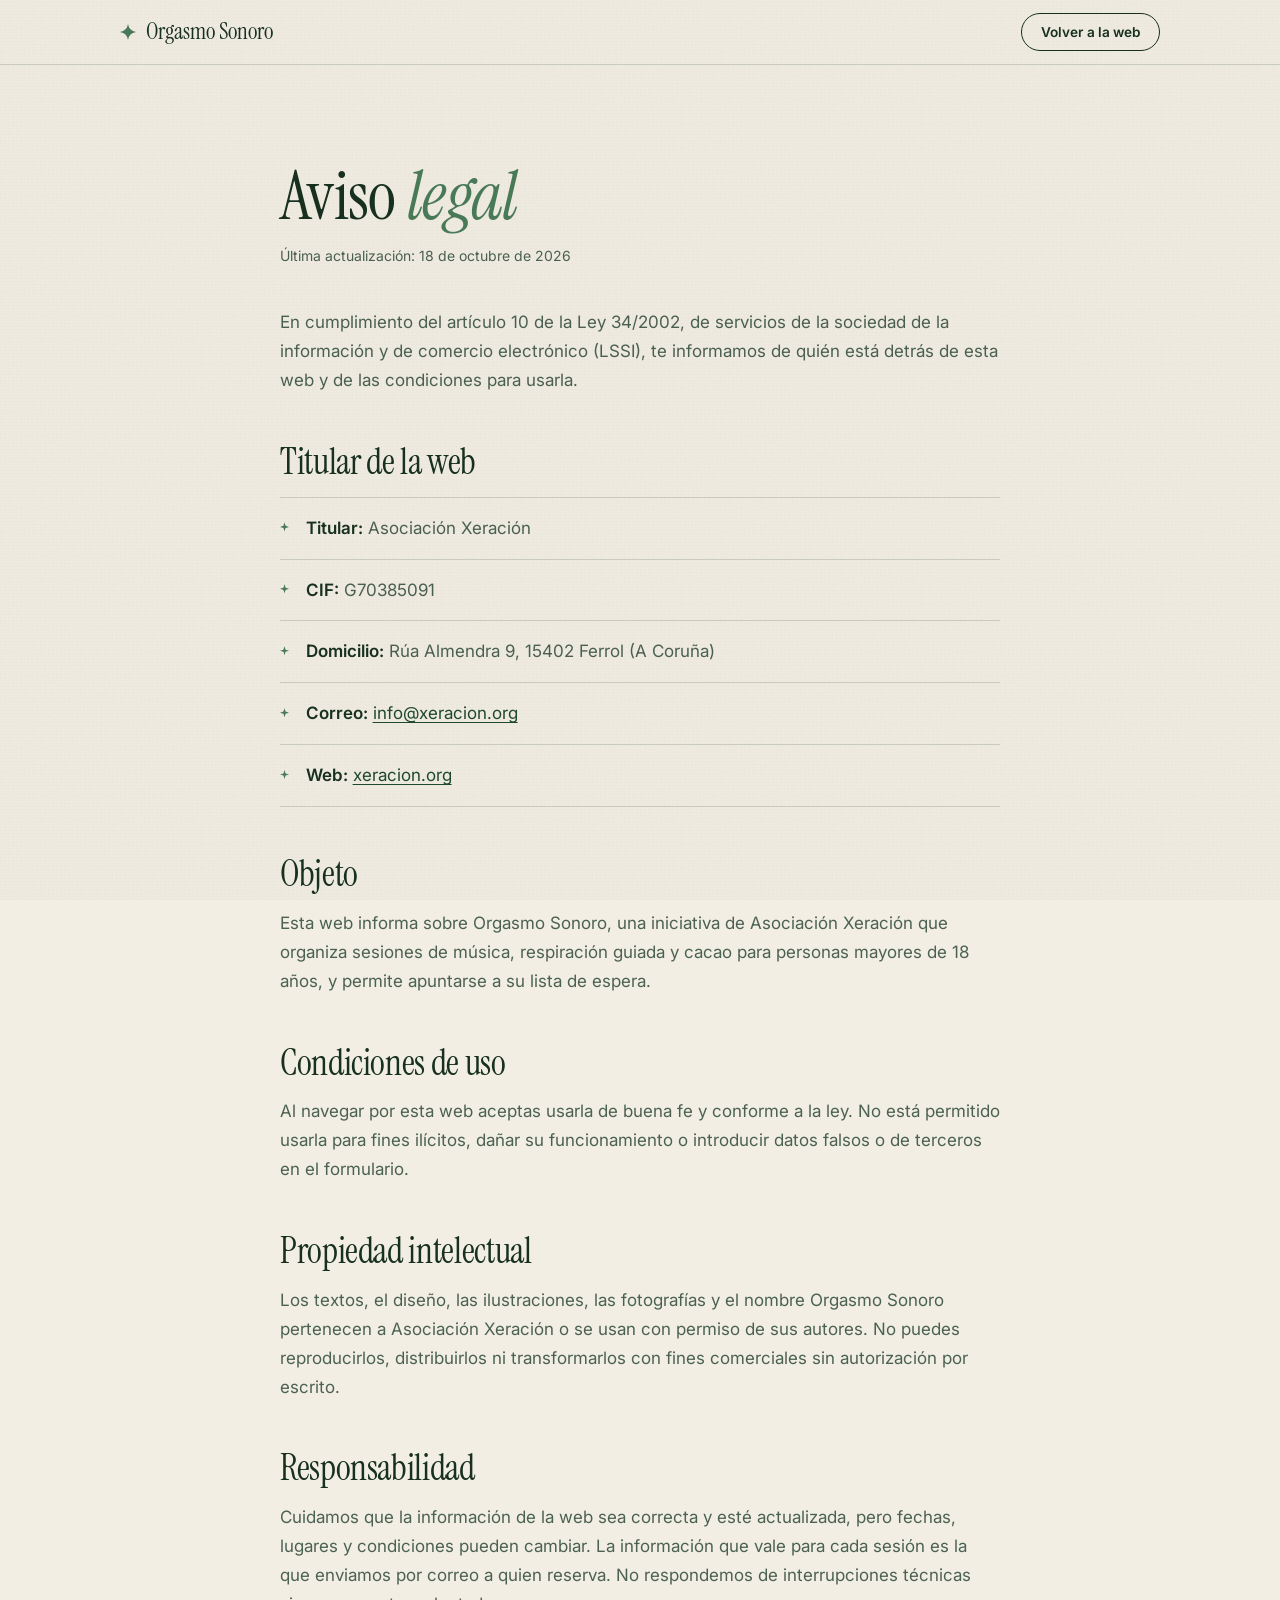
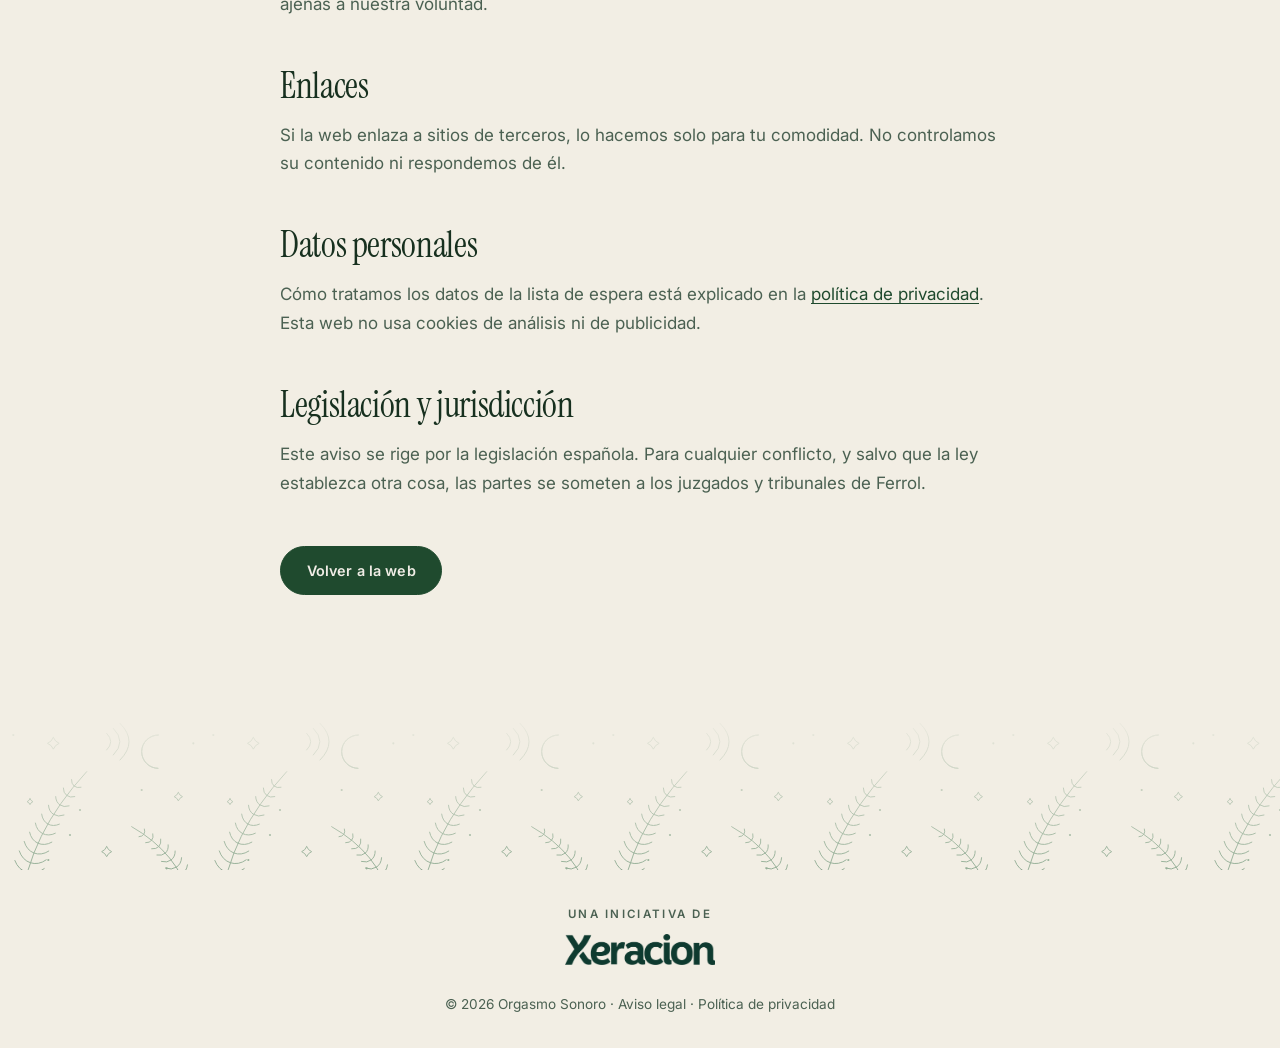
==== aviso-legal.html @ 721bf1bf "Foto de Fran, aviso legal, edad 18 en privacidad y spoiler inclusivo * Retrato de Fran (recorte 4:5 " ====
<!doctype html>
<html lang="es">
<head>
  <!-- Metadatos básicos -->
  <meta charset="utf-8">
  <meta name="viewport" content="width=device-width, initial-scale=1">
  <title>Aviso legal, Orgasmo Sonoro</title>
  <meta name="description" content="Datos del titular y condiciones de uso de la web de Orgasmo Sonoro, una iniciativa de Asociación Xeración.">
  <link rel="canonical" href="https://orgasmosonoro.com/aviso-legal.html">
  <meta name="robots" content="noindex, follow">
  <meta name="theme-color" content="#0a0f0a">

  <!-- Favicon en SVG embebido -->
  <link rel="icon" href="data:image/svg+xml,%3Csvg xmlns='http://www.w3.org/2000/svg' viewBox='0 0 64 64'%3E%3Crect width='64' height='64' rx='14' fill='%230a0f0a'/%3E%3Cpath d='M18 46C18 28 30 16 48 16c0 18-12 30-30 30z' fill='%238bb896'/%3E%3Cpath d='M18 46L40 24' stroke='%23f0ede6' stroke-width='2' stroke-linecap='round'/%3E%3C/svg%3E">

  <!-- Fuentes -->
  <link rel="preconnect" href="https://fonts.googleapis.com">
  <link rel="preconnect" href="https://fonts.gstatic.com" crossorigin>
  <link rel="stylesheet" href="https://fonts.googleapis.com/css2?family=Instrument+Serif:ital@0;1&family=Inter:wght@400;500;600&display=swap">

  <link rel="stylesheet" href="styles.css">
</head>
<body>
  <a class="skip-link" href="#contenido">Saltar al contenido</a>

  <!-- Estrella reutilizable (decorativa) -->
  <svg width="0" height="0" class="visually-hidden" aria-hidden="true" focusable="false">
    <symbol id="estrella" viewBox="0 0 24 24"><path d="M12 0 Q13.6 10.4 24 12 Q13.6 13.6 12 24 Q10.4 13.6 0 12 Q10.4 10.4 12 0 Z"/></symbol>
  </svg>

  <!-- Navegación simple de vuelta a la portada -->
  <header class="site-header">
    <nav class="nav" aria-label="Principal">
      <a class="nav__logo" href="index.html">
        <svg class="nav__mark" aria-hidden="true"><use href="#estrella"/></svg>
        Orgasmo Sonoro
      </a>
      <a class="btn btn--ghost nav__back" href="index.html">Volver a la web</a>
    </nav>
  </header>

  <main id="contenido">
    <article class="section legal">
      <div class="legal__inner">
        <h1 class="title">Aviso <em>legal</em></h1>
        <p class="legal__updated">Última actualización: 18 de octubre de 2026</p>

        <p>En cumplimiento del artículo 10 de la Ley 34/2002, de servicios de la sociedad de la información y de comercio electrónico (LSSI), te informamos de quién está detrás de esta web y de las condiciones para usarla.</p>

        <h2>Titular de la web</h2>
        <!-- Pendiente: añadir el número de inscripción en el Registro de Asociaciones -->
        <ul class="ledger">
          <li><strong>Titular:</strong> Asociación Xeración</li>
          <li><strong>CIF:</strong> G70385091</li>
          <li><strong>Domicilio:</strong> Rúa Almendra 9, 15402 Ferrol (A Coruña)</li>
          <li><strong>Correo:</strong> <a href="mailto:info@xeracion.org">info@xeracion.org</a></li>
          <li><strong>Web:</strong> <a href="https://xeracion.org" rel="noopener">xeracion.org</a></li>
        </ul>

        <h2>Objeto</h2>
        <p>Esta web informa sobre Orgasmo Sonoro, una iniciativa de Asociación Xeración que organiza sesiones de música, respiración guiada y cacao para personas mayores de 18 años, y permite apuntarse a su lista de espera.</p>

        <h2>Condiciones de uso</h2>
        <p>Al navegar por esta web aceptas usarla de buena fe y conforme a la ley. No está permitido usarla para fines ilícitos, dañar su funcionamiento o introducir datos falsos o de terceros en el formulario.</p>

        <h2>Propiedad intelectual</h2>
        <p>Los textos, el diseño, las ilustraciones, las fotografías y el nombre Orgasmo Sonoro pertenecen a Asociación Xeración o se usan con permiso de sus autores. No puedes reproducirlos, distribuirlos ni transformarlos con fines comerciales sin autorización por escrito.</p>

        <h2>Responsabilidad</h2>
        <p>Cuidamos que la información de la web sea correcta y esté actualizada, pero fechas, lugares y condiciones pueden cambiar. La información que vale para cada sesión es la que enviamos por correo a quien reserva. No respondemos de interrupciones técnicas ajenas a nuestra voluntad.</p>

        <h2>Enlaces</h2>
        <p>Si la web enlaza a sitios de terceros, lo hacemos solo para tu comodidad. No controlamos su contenido ni respondemos de él.</p>

        <h2>Datos personales</h2>
        <p>Cómo tratamos los datos de la lista de espera está explicado en la <a href="privacidad.html">política de privacidad</a>. Esta web no usa cookies de análisis ni de publicidad.</p>

        <h2>Legislación y jurisdicción</h2>
        <p>Este aviso se rige por la legislación española. Para cualquier conflicto, y salvo que la ley establezca otra cosa, las partes se someten a los juzgados y tribunales de Ferrol.</p>

        <p class="legal__back"><a class="btn btn--primary" href="index.html">Volver a la web</a></p>
      </div>
    </article>
  </main>

  <!-- Pie con banda de toile -->
  <footer class="site-footer">
    <div class="site-footer__toile" aria-hidden="true"></div>
    <a class="site-footer__org" href="https://xeracion.org" rel="noopener">
      <span>Una iniciativa de</span>
      <img src="logo-xeracion.png" width="180" height="38" alt="Xeración">
    </a>
    <p>© 2026 Orgasmo Sonoro · <a href="aviso-legal.html">Aviso legal</a> · <a href="privacidad.html">Política de privacidad</a></p>
  </footer>
</body>
</html>
---- styles.css ----
/* ==========================================================================
   Orgasmo Sonoro: hoja de estilos
   Lenguaje editorial tipo "toile": papel de lino, tinta verde Fragas,
   grabados de línea (helechos, lunas, estrellas) y franjas nocturnas.
   Mobile-first.
   ========================================================================== */

/* --- Tokens de diseño --------------------------------------------------- */
:root {
  /* Papel y tinta */
  --paper: #f2eee4;
  --paper-deep: #e8e2d4;
  --ink: #17301f;
  --ink-soft: #4b6152;
  --ink-line: rgba(23, 48, 31, 0.16);

  /* Noche de bosque */
  --night: #0a0f0a;
  --night-soft: #111a12;
  --cream: #f0ede6;
  --cream-soft: rgba(240, 237, 230, 0.68);
  --cream-line: rgba(240, 237, 230, 0.14);

  /* Verde Fragas */
  --moss: #4a7c59;
  --moss-deep: #2e5a3c;
  --moss-ink: #1f4a2e;
  --moss-light: #8bb896;

  /* Grabado toile (tile SVG usado como máscara para poder teñirlo de cualquier color) */
  --toile: url("data:image/svg+xml,%3Csvg xmlns='http://www.w3.org/2000/svg' width='240' height='240' fill='none' stroke='black' stroke-width='1.2' stroke-linecap='round'%3E%3Cpath d='M26.0 232.0 Q34.0 150.0 104.0 74.0 M29.9 207.0 Q41.3 209.5 51.2 200.6 M29.9 207.0 Q18.5 204.5 13.1 192.4 M32.8 195.1 Q43.4 198.0 53.1 190.3 M32.8 195.1 Q22.2 192.2 17.8 180.6 M36.4 183.3 Q46.1 186.6 55.5 179.8 M36.4 183.3 Q26.7 180.1 23.1 169.1 M40.6 171.6 Q49.5 175.1 58.5 169.3 M40.6 171.6 Q31.8 168.2 29.0 157.7 M45.5 159.9 Q53.5 163.5 62.2 158.6 M45.5 159.9 Q37.5 156.3 35.5 146.6 M51.1 148.3 Q58.3 152.0 66.4 147.9 M51.1 148.3 Q43.9 144.7 42.5 135.7 M57.3 136.8 Q63.7 140.4 71.3 137.0 M57.3 136.8 Q51.0 133.2 50.0 124.9 M64.2 125.3 Q69.8 128.9 76.8 126.1 M64.2 125.3 Q58.6 121.8 58.2 114.3 M71.8 113.9 Q76.6 117.3 82.9 115.1 M71.8 113.9 Q67.0 110.6 66.8 103.9 M80.0 102.6 Q84.1 105.7 89.7 104.0 M80.0 102.6 Q75.9 99.5 76.0 93.6 M88.9 91.3 Q92.3 94.1 97.2 92.8 M88.9 91.3 Q85.5 88.5 85.8 83.5'/%3E%3Cpath d='M228.0 226.0 Q214.0 172.0 158.0 140.0 M221.7 207.5 Q229.3 204.2 231.4 195.0 M221.7 207.5 Q214.0 210.8 205.9 205.9 M217.1 197.9 Q223.8 194.3 225.0 185.8 M217.1 197.9 Q210.4 201.5 202.6 197.7 M211.7 188.7 Q217.5 185.0 217.9 177.2 M211.7 188.7 Q205.9 192.5 198.6 189.7 M205.5 180.0 Q210.4 176.2 210.2 169.2 M205.5 180.0 Q200.6 183.8 193.8 181.8 M198.5 171.7 Q202.5 168.0 201.8 161.8 M198.5 171.7 Q194.4 175.4 188.3 174.1 M190.7 163.8 Q193.9 160.3 192.9 154.9 M190.7 163.8 Q187.4 167.3 182.0 166.6 M182.1 156.3 Q184.6 153.1 183.4 148.6 M182.1 156.3 Q179.5 159.5 174.8 159.3 M172.6 149.2 Q174.6 146.5 173.3 142.8 M172.6 149.2 Q170.7 152.0 166.8 152.1'/%3E%3Cpath d='M190 30 A20 20 0 1 0 190 70 A15 15 0 1 1 190 30 Z'/%3E%3Cpath d='M64 33 Q65.96 38.04 71 40 Q65.96 41.96 64 47 Q62.04 41.96 57 40 Q62.04 38.04 64 33 Z'/%3E%3Cpath d='M214 99 Q215.4 102.6 219 104 Q215.4 105.4 214 109 Q212.6 105.4 209 104 Q212.6 102.6 214 99 Z'/%3E%3Cpath d='M128 164 Q129.68 168.32 134 170 Q129.68 171.68 128 176 Q126.32 171.68 122 170 Q126.32 168.32 128 164 Z'/%3E%3Cpath d='M36 106.5 Q36.98 109.02 39.5 110 Q36.98 110.98 36 113.5 Q35.02 110.98 32.5 110 Q35.02 109.02 36 106.5 Z'/%3E%3Cpath d='M128 28 Q138 38 128 48 M136 22 Q152 38 136 54 M144 16 Q166 38 144 60'/%3E%3Cpath d='M150 214 C160 204 172 224 182 214 C192 204 204 224 214 214'/%3E%3Ccircle cx='96' cy='120' r='1.3' fill='black' stroke='none'/%3E%3Ccircle cx='170' cy='96' r='1.3' fill='black' stroke='none'/%3E%3Ccircle cx='58' cy='180' r='1.3' fill='black' stroke='none'/%3E%3Ccircle cx='200' cy='190' r='1.3' fill='black' stroke='none'/%3E%3Ccircle cx='112' cy='220' r='1.3' fill='black' stroke='none'/%3E%3Ccircle cx='16' cy='30' r='1.3' fill='black' stroke='none'/%3E%3Ccircle cx='232' cy='40' r='1.3' fill='black' stroke='none'/%3E%3Ccircle cx='84' cy='150' r='1.3' fill='black' stroke='none'/%3E%3C/svg%3E");

  /* Tipografía */
  --font-serif: "Instrument Serif", "Iowan Old Style", Georgia, serif;
  --font-sans: "Inter", system-ui, -apple-system, "Segoe UI", sans-serif;

  /* Medidas */
  --gutter: 20px;
  --wrap: 1120px;
  --col: 640px;
  --section-y: 4rem;
  --nav-h: 64px;
}

/* --- Reset mínimo ------------------------------------------------------- */
*,
*::before,
*::after {
  box-sizing: border-box;
}

html {
  scroll-padding-top: calc(var(--nav-h) + 1rem);
  -webkit-text-size-adjust: 100%;
}

/* Scroll suave global, salvo si la persona prefiere menos movimiento */
@media (prefers-reduced-motion: no-preference) {
  html {
    scroll-behavior: smooth;
  }
}

body {
  margin: 0;
  background-color: var(--paper);
  color: var(--ink);
  font-family: var(--font-sans);
  font-size: 1.0625rem;
  line-height: 1.7;
  -webkit-font-smoothing: antialiased;
  text-rendering: optimizeLegibility;
}

/* Textura de lino: ruido fractal + trama fina, por encima de todo y sin capturar clics */
body::before {
  content: "";
  position: fixed;
  inset: 0;
  z-index: 100;
  pointer-events: none;
  opacity: 0.08;
  mix-blend-mode: multiply;
  background-image:
    url("data:image/svg+xml,%3Csvg xmlns='http://www.w3.org/2000/svg' width='240' height='240'%3E%3Cfilter id='n'%3E%3CfeTurbulence type='fractalNoise' baseFrequency='.85' numOctaves='3' stitchTiles='stitch'/%3E%3CfeColorMatrix values='0 0 0 0 .3 0 0 0 0 .28 0 0 0 0 .22 0 0 0 .9 0'/%3E%3C/filter%3E%3Crect width='100%25' height='100%25' filter='url(%23n)'/%3E%3C/svg%3E"),
    repeating-linear-gradient(0deg, rgba(60, 50, 30, 0.25) 0 1px, transparent 1px 3px),
    repeating-linear-gradient(90deg, rgba(60, 50, 30, 0.18) 0 1px, transparent 1px 4px);
}

svg {
  display: block;
}

a {
  color: inherit;
}

:focus-visible {
  outline: 2px solid var(--moss);
  outline-offset: 3px;
}

/* --- Utilidades --------------------------------------------------------- */
.visually-hidden {
  position: absolute;
  width: 1px;
  height: 1px;
  padding: 0;
  margin: -1px;
  overflow: hidden;
  clip: rect(0 0 0 0);
  white-space: nowrap;
  border: 0;
}

.skip-link {
  position: absolute;
  left: var(--gutter);
  top: -100px;
  z-index: 200;
  padding: 0.6rem 1rem;
  background: var(--ink);
  color: var(--paper);
}

.skip-link:focus {
  top: 0.75rem;
}

.wrap {
  max-width: var(--wrap);
  margin-inline: auto;
}

.small {
  margin: 1rem 0 0;
  font-size: 0.85rem;
  opacity: 0.7;
}

/* --- Tipografía --------------------------------------------------------- */
h1,
h2,
h3 {
  margin: 0;
  font-family: var(--font-serif);
  font-weight: 400;
  line-height: 1.05;
  letter-spacing: -0.01em;
}

/* La cursiva en verde es el acento tipográfico de toda la página */
h1 em,
h2 em,
.statement em,
.closing__text em {
  font-style: italic;
  color: var(--moss);
}

.title {
  font-size: clamp(2.4rem, 7vw, 4.25rem);
  margin-bottom: 2.5rem;
  max-width: 14em;
}

p {
  margin: 0 0 1.15rem;
}

/* Frase grande que abre cada bloque narrativo */
.statement {
  font-family: var(--font-serif);
  font-size: clamp(1.75rem, 4.2vw, 2.6rem);
  line-height: 1.15;
  margin: 0;
}

.punch {
  margin-top: 2rem;
  font-family: var(--font-serif);
  font-style: italic;
  font-size: 1.85rem;
  line-height: 1.2;
  color: var(--moss);
}

/* --- Botones ------------------------------------------------------------ */
.btn {
  display: inline-flex;
  align-items: center;
  justify-content: center;
  padding: 0.95rem 1.6rem;
  border: 1px solid var(--ink);
  border-radius: 999px;
  background: transparent;
  color: var(--ink);
  font-family: var(--font-sans);
  font-size: 0.9rem;
  font-weight: 600;
  letter-spacing: 0.01em;
  line-height: 1.2;
  text-decoration: none;
  cursor: pointer;
  transition: background-color 0.25s ease, color 0.25s ease, transform 0.25s ease;
}

/* Ghost: borde fino, sin relleno */
.btn--ghost {
  padding: 0.6rem 1.15rem;
}

.btn--ghost:hover {
  background-color: var(--ink);
  color: var(--paper);
}

/* CTA principal: el único con fondo */
.btn--primary {
  background-color: var(--moss-ink);
  border-color: var(--moss-ink);
  color: var(--cream);
}

.btn--primary:hover {
  background-color: var(--ink);
  transform: translateY(-1px);
}

/* Variante clara para el bloque verde */
.btn--light {
  background-color: var(--cream);
  border-color: var(--cream);
  color: var(--moss-ink);
}

.btn--light:hover {
  background-color: #fff;
}

/* --- 1. Navegación ------------------------------------------------------ */
.site-header {
  position: sticky;
  top: 0;
  z-index: 50;
  background-color: rgba(242, 238, 228, 0.8);
  -webkit-backdrop-filter: blur(12px);
  backdrop-filter: blur(12px);
  border-bottom: 1px solid var(--ink-line);
}

.nav {
  display: flex;
  align-items: center;
  justify-content: space-between;
  height: var(--nav-h);
  max-width: var(--wrap);
  margin-inline: auto;
  padding-inline: var(--gutter);
}

.nav__logo {
  display: inline-flex;
  align-items: center;
  gap: 0.6rem;
  font-family: var(--font-serif);
  font-size: 1.45rem;
  text-decoration: none;
}

.nav__mark {
  width: 16px;
  height: 16px;
  fill: var(--moss);
}

/* Menú: en móvil se despliega bajo la barra con el botón "Menú" */
.nav__toggle {
  padding: 0.5rem 0.9rem;
  background: none;
  border: 1px solid var(--ink-line);
  border-radius: 999px;
  color: var(--ink);
  font: inherit;
  font-size: 0.85rem;
  font-weight: 600;
  cursor: pointer;
}

.nav__toggle[aria-expanded="true"] {
  background-color: var(--ink);
  color: var(--paper);
}

.nav__menu {
  display: none;
  position: absolute;
  top: var(--nav-h);
  left: 0;
  right: 0;
  padding: 0.5rem var(--gutter) 1.5rem;
  background-color: var(--paper);
  border-bottom: 1px solid var(--ink-line);
}

.nav__menu.is-open {
  display: block;
}

.nav__links {
  list-style: none;
  margin: 0 0 1.25rem;
  padding: 0;
}

.nav__links a {
  display: block;
  padding: 0.85rem 0;
  border-bottom: 1px solid var(--ink-line);
  font-family: var(--font-serif);
  font-size: 1.6rem;
  line-height: 1.2;
  text-decoration: none;
}

/* Sección visible en pantalla */
.nav__links a.is-active {
  color: var(--moss);
}

.nav__cta {
  width: 100%;
}

/* --- 2. Hero ------------------------------------------------------------ */
.hero {
  display: flex;
  flex-direction: column;
  min-height: min(calc(82vh - var(--nav-h)), 720px);
  min-height: min(calc(82svh - var(--nav-h)), 720px);
  padding: 12px;
}

/* Lámina verde con el grabado de helechos */
.hero__frame {
  position: relative;
  flex: 1;
  display: flex;
  align-items: center;
  justify-content: center;
  padding: 3.5rem 14px;
  overflow: hidden;
  background-color: var(--moss-ink);
  isolation: isolate;
}

.hero__frame::before {
  content: "";
  position: absolute;
  inset: 0;
  z-index: -1;
  background-color: var(--cream);
  opacity: 0.32;
  -webkit-mask: var(--toile) 0 0 / 220px 220px repeat, radial-gradient(ellipse 46% 50% at 50% 50%, transparent 45%, #000 90%);
  -webkit-mask-composite: source-in;
  mask: var(--toile) 0 0 / 220px 220px repeat, radial-gradient(ellipse 46% 50% at 50% 50%, transparent 45%, #000 90%);
  mask-composite: intersect;
}

/* Filete interior, como el marco de un grabado */
.hero__frame::after {
  content: "";
  position: absolute;
  inset: 10px;
  z-index: -1;
  border: 1px solid rgba(240, 237, 230, 0.35);
  pointer-events: none;
}

.hero__moon {
  display: none;
  position: absolute;
  top: 18%;
  width: 46px;
  height: 46px;
  fill: none;
  stroke: var(--cream);
  stroke-width: 1.2;
}

.hero__moon--l { left: 12%; }
.hero__moon--r { right: 12%; }

/* Bloque de texto sobre el propio grabado */
.hero__arch {
  position: relative;
  width: 100%;
  max-width: 900px;
  text-align: center;
  color: var(--cream);
}

.hero__star {
  width: 20px;
  height: 20px;
  margin: 0 auto 1.5rem;
  fill: var(--moss-light);
}

.hero__title {
  font-size: 2.6rem;
  line-height: 1;
  margin-bottom: 1.5rem;
  text-wrap: balance;
}

.hero__title em {
  color: var(--moss-light);
}

.hero__lead {
  max-width: 31em;
  margin: 0 auto 2rem;
  font-size: 1rem;
  color: rgba(240, 237, 230, 0.78);
}

.hero__note {
  margin: 1rem 0 0;
  font-size: 0.8rem;
  color: rgba(240, 237, 230, 0.6);
}

/* --- Secciones ---------------------------------------------------------- */
.section {
  padding: var(--section-y) var(--gutter);
}

/* Separador: línea de 1px en tinta atenuada entre secciones de papel */
.section + .section,
.relato + .section {
  border-top: 1px solid var(--ink-line);
}

/* Franjas nocturnas */
.section--night {
  background-color: var(--night);
  color: var(--cream);
  border-top-color: transparent !important;
}

.section--night h2 em,
.section--night .statement em,
.section--night .punch {
  color: var(--moss-light);
}

.section--night + .section {
  border-top-color: transparent;
}

.section--night .split__body {
  color: var(--cream-soft);
}

/* Banda de toile en la parte alta de la sección de las Fragas */
.section--toile {
  position: relative;
  isolation: isolate;
  padding-top: calc(var(--section-y) + 120px);
}

.section--toile::before {
  content: "";
  position: absolute;
  inset: 0 0 auto;
  height: 220px;
  z-index: -1;
  background-color: var(--moss-light);
  opacity: 0.35;
  -webkit-mask: var(--toile) 0 0 / 200px 200px repeat, linear-gradient(#000, transparent);
  -webkit-mask-composite: source-in;
  mask: var(--toile) 0 0 / 200px 200px repeat, linear-gradient(#000, transparent);
  mask-composite: intersect;
}

/* Bloque a dos columnas: frase grande + texto */
.split {
  display: grid;
  gap: 2rem;
}

.split__body {
  position: relative;
  color: var(--ink-soft);
}

/* Cabecera con aparte a la derecha */
.head-row {
  display: grid;
  gap: 1rem;
  margin-bottom: 3rem;
}

.head-row .title {
  margin-bottom: 0;
}

.head-row__aside {
  font-family: var(--font-serif);
  font-style: italic;
  font-size: 1.6rem;
  color: var(--moss-light);
  margin: 0;
}

/* --- 4. Marcapáginas del encuentro -------------------------------------- */
.bookmarks {
  display: flex;
  gap: 1rem;
  margin: 0 calc(var(--gutter) * -1) 3.5rem;
  padding: 1rem var(--gutter) 1.5rem;
  list-style: none;
  overflow-x: auto;
  scroll-snap-type: x mandatory;
  scrollbar-width: none;
}

.bookmarks::-webkit-scrollbar {
  display: none;
}

.bookmark {
  position: relative;
  flex: 0 0 210px;
  display: flex;
  flex-direction: column;
  min-height: 360px;
  padding: 1.25rem 1.25rem 1.5rem;
  background-color: var(--paper);
  color: var(--ink);
  scroll-snap-align: start;
  transition: transform 0.35s ease;
}

/* Agujero del marcapáginas */
.bookmark::before {
  content: "";
  position: absolute;
  top: 14px;
  left: 50%;
  width: 9px;
  height: 9px;
  margin-left: -4.5px;
  border-radius: 50%;
  background-color: var(--night);
}

.bookmark--ink {
  background-color: var(--moss-deep);
  color: var(--cream);
}

.bookmark__num {
  font-family: var(--font-serif);
  font-style: italic;
  font-size: 1.1rem;
  opacity: 0.75;
}

/* Viñeta de grabado dentro de cada marcapáginas */
.bookmark__art {
  flex: 1;
  margin: 1rem 0 1.25rem;
  min-height: 140px;
  background-color: currentColor;
  opacity: 0.55;
  -webkit-mask: var(--toile) center / 180px 180px repeat;
  mask: var(--toile) center / 180px 180px repeat;
}

.bookmark:nth-child(2) .bookmark__art { -webkit-mask-position: 60px 20px; mask-position: 60px 20px; }
.bookmark:nth-child(3) .bookmark__art { -webkit-mask-position: -40px 80px; mask-position: -40px 80px; }
.bookmark:nth-child(4) .bookmark__art { -webkit-mask-position: 100px -30px; mask-position: 100px -30px; }

.bookmark__title {
  font-size: 2rem;
  margin-bottom: 0.5rem;
}

.bookmark__quote {
  margin: 0;
  font-family: var(--font-serif);
  font-style: italic;
  font-size: 1.1rem;
  line-height: 1.3;
  opacity: 0.85;
}

/* --- 6. Cifras ---------------------------------------------------------- */
.stats {
  display: grid;
  margin: 3.5rem 0 0;
  border-top: 1px solid var(--cream-line);
}

.stats__item {
  display: flex;
  flex-direction: column;
  padding: 1.5rem 0;
  border-bottom: 1px solid var(--cream-line);
}

.stats dd {
  margin: 0;
  font-family: var(--font-serif);
  font-size: clamp(1.5rem, 2.2vw, 1.9rem);
  line-height: 1.15;
  color: var(--moss-light);
}

.stats dt {
  margin-bottom: 0.5rem;
  font-size: 0.72rem;
  font-weight: 600;
  letter-spacing: 0.2em;
  text-transform: uppercase;
  color: var(--cream-soft);
}

/* --- 8. Para quién es: listas tipo libro de cuentas --------------------- */
.fit {
  display: grid;
  gap: 3rem;
}

.fit__title {
  font-size: 1.9rem;
  margin-bottom: 1rem;
}

.fit__col--no {
  color: var(--ink-soft);
}

.fit__col--no .fit__title {
  font-style: italic;
}

.ledger {
  list-style: none;
  margin: 0;
  padding: 0;
  border-top: 1px solid var(--ink-line);
}

.ledger li {
  position: relative;
  padding: 1rem 0 1rem 1.6rem;
  border-bottom: 1px solid var(--ink-line);
}

/* Estrella pequeña como marcador */
.ledger li::before {
  content: "";
  position: absolute;
  left: 0;
  top: 1.55rem;
  width: 9px;
  height: 9px;
  background-color: var(--moss);
  clip-path: polygon(50% 0, 62% 38%, 100% 50%, 62% 62%, 50% 100%, 38% 62%, 0 50%, 38% 38%);
}

.fit__col--no .ledger li::before {
  background-color: var(--ink-soft);
  opacity: 0.5;
}

.ledger--compact li {
  padding-block: 0.7rem;
}

.ledger--compact li::before {
  top: 1.25rem;
}

/* --- 5b. Quién lo guía: retrato -------------------------- */
.portrait {
  margin: 0;
  max-width: 420px;
}

.portrait img {
  display: block;
  width: 100%;
  height: auto;
  aspect-ratio: 4 / 5;
  object-fit: cover;
  border-radius: 24px;
}


/* --- 9. Spoiler --------------------------------------------------------- */
.spoiler {
  text-align: center;
  padding-block: calc(var(--section-y) * 1.4);
}

.spoiler__title {
  font-size: clamp(2.8rem, 9vw, 6.5rem);
  line-height: 0.95;
  margin-bottom: 2rem;
}

.spoiler__text {
  max-width: 36em;
  margin: 0 auto;
  color: var(--cream-soft);
}

/* --- 10. Precio --------------------------------------------------------- */
.price {
  display: grid;
  gap: 2rem;
  align-items: end;
}

.price .title {
  margin-bottom: 1rem;
}

.price__amount {
  margin: 0;
  font-family: var(--font-serif);
  font-size: clamp(6rem, 24vw, 11rem);
  line-height: 0.9;
  color: var(--moss);
}

.price__unit {
  margin: 0.75rem 0 0;
  font-family: var(--font-serif);
  font-style: italic;
  font-size: 1.5rem;
  color: var(--ink-soft);
}

.price__body {
  color: var(--ink-soft);
}

.price__body .ledger {
  margin-top: 1.5rem;
  color: var(--ink);
}

/* --- 11. Lista de espera: bloque verde ---------------------------------- */
.cta-block {
  position: relative;
  isolation: isolate;
  padding: calc(var(--section-y) * 1.2) var(--gutter);
  background-color: var(--moss-ink);
  color: var(--cream);
}

/* Estrellas del grabado, muy tenues */
.cta-block::before {
  content: "";
  position: absolute;
  inset: 0;
  z-index: -1;
  background-color: var(--cream);
  opacity: 0.1;
  -webkit-mask: var(--toile) 0 0 / 260px 260px repeat;
  mask: var(--toile) 0 0 / 260px 260px repeat;
}

.cta-block__grid {
  display: grid;
  gap: 3rem;
}

.cta-block__title {
  font-size: clamp(2.6rem, 5vw, 3.75rem);
  margin-bottom: 2.5rem;
}

.cta-block__title em {
  color: var(--moss-light);
}

.steps {
  list-style: none;
  counter-reset: paso;
  margin: 0;
  padding: 0;
  border-top: 1px solid var(--cream-line);
}

.steps li {
  counter-increment: paso;
  display: grid;
  grid-template-columns: 3rem 1fr;
  gap: 1rem;
  align-items: baseline;
  padding: 1.1rem 0;
  border-bottom: 1px solid var(--cream-line);
}

/* Números grandes en serif */
.steps li::before {
  content: counter(paso);
  font-family: var(--font-serif);
  font-style: italic;
  font-size: 2.6rem;
  line-height: 1;
  color: var(--moss-light);
}

.cta-block__form {
  align-self: end;
  color: var(--cream-soft);
}

.waitlist {
  display: flex;
  flex-direction: column;
  gap: 0.5rem;
  margin-top: 1.75rem;
}

.waitlist__input {
  flex: 1;
  min-width: 0;
  padding: 1rem 1.1rem;
  background-color: rgba(240, 237, 230, 0.06);
  border: 1px solid rgba(240, 237, 230, 0.35);
  border-radius: 999px;
  color: var(--cream);
  font: inherit;
}

.waitlist__input::placeholder {
  color: rgba(240, 237, 230, 0.5);
}

.waitlist__input:focus-visible {
  outline-color: var(--cream);
  border-color: var(--cream);
}

/* Campo trampa fuera de pantalla */
.waitlist__trap {
  position: absolute;
  left: -9999px;
  width: 1px;
  height: 1px;
  opacity: 0;
}

/* Mensaje de estado tras enviar */
.waitlist__status {
  min-height: 1.5em;
  margin: 0.9rem 0 0;
  font-size: 0.95rem;
  color: var(--cream);
}

.waitlist__status:empty {
  margin: 0;
  min-height: 0;
}

.waitlist__status.is-error {
  color: #f2c6b4;
}

.waitlist .btn:disabled {
  opacity: 0.6;
  cursor: progress;
}

/* Casilla de consentimiento */
.consent {
  display: flex;
  align-items: flex-start;
  gap: 0.7rem;
  margin-top: 1rem;
  font-size: 0.875rem;
  line-height: 1.5;
  color: var(--cream-soft);
  cursor: pointer;
}

.consent__box {
  flex: none;
  width: 18px;
  height: 18px;
  margin: 0.1rem 0 0;
  accent-color: var(--moss-light);
  cursor: pointer;
}

.consent a {
  color: var(--cream);
}

/* Aviso de edad sobre el formulario */
.waitlist__age {
  margin: 1.5rem 0 0;
  font-size: 0.9rem;
  font-weight: 600;
  color: var(--cream);
}

.waitlist__age + .waitlist {
  margin-top: 0.75rem;
}

/* --- 12. Preguntas frecuentes ------------------------------------------- */
.faq {
  border-top: 1px solid var(--ink-line);
}

.faq__item {
  border-bottom: 1px solid var(--ink-line);
  transition: background-color 0.25s ease;
}

.faq__item:has([aria-expanded="true"]) {
  background-color: var(--paper-deep);
}

.faq__toggle {
  display: grid;
  grid-template-columns: 2.6rem 1fr auto;
  align-items: center;
  gap: 0.75rem;
  width: 100%;
  padding: 1.35rem 0.5rem;
  background: none;
  border: 0;
  color: var(--ink);
  font: inherit;
  text-align: left;
  cursor: pointer;
}

.faq__num {
  font-family: var(--font-serif);
  font-style: italic;
  font-size: 1.1rem;
  color: var(--moss);
}

.faq__q {
  font-family: var(--font-serif);
  font-size: 1.45rem;
  line-height: 1.2;
}

/* Botón circular con más/menos */
.faq__mark {
  position: relative;
  width: 36px;
  height: 36px;
  border: 1px solid var(--ink-line);
  border-radius: 50%;
  transition: background-color 0.25s ease, border-color 0.25s ease;
}

.faq__mark::before,
.faq__mark::after {
  content: "";
  position: absolute;
  top: 50%;
  left: 50%;
  width: 12px;
  height: 1px;
  margin-left: -6px;
  background: currentColor;
  transition: transform 0.25s ease;
}

.faq__mark::after {
  transform: rotate(90deg);
}

.faq__toggle:hover .faq__mark {
  border-color: var(--ink);
}

.faq__toggle[aria-expanded="true"] .faq__mark {
  background-color: var(--moss-ink);
  border-color: var(--moss-ink);
  color: var(--cream);
}

.faq__toggle[aria-expanded="true"] .faq__mark::after {
  transform: rotate(0deg);
}

.faq__answer p {
  margin: 0;
  padding: 0 0.5rem 1.5rem calc(2.6rem + 1.25rem);
  max-width: 44em;
  color: var(--ink-soft);
}

/* --- 13. Cierre --------------------------------------------------------- */
.closing {
  text-align: center;
  padding-block: calc(var(--section-y) * 1.3);
}

.closing__text {
  max-width: 18em;
  margin: 0 auto 2.5rem;
  font-family: var(--font-serif);
  font-size: clamp(2rem, 6vw, 3.75rem);
  line-height: 1.08;
}

/* --- 14. Pie ------------------------------------------------------------ */
.site-footer {
  padding: 0 var(--gutter) 2rem;
  text-align: center;
  font-size: 0.85rem;
  color: var(--ink-soft);
}

/* Banda de grabado que se desvanece hacia arriba */
.site-footer__toile {
  height: 160px;
  margin: 0 calc(var(--gutter) * -1) 2rem;
  background-color: var(--moss);
  opacity: 0.55;
  -webkit-mask: var(--toile) 0 0 / 200px 200px repeat, linear-gradient(transparent, #000);
  -webkit-mask-composite: source-in;
  mask: var(--toile) 0 0 / 200px 200px repeat, linear-gradient(transparent, #000);
  mask-composite: intersect;
  border-bottom: 1px solid var(--ink-line);
}

/* Crédito de la entidad promotora */
.site-footer__org {
  display: inline-flex;
  flex-direction: column;
  align-items: center;
  gap: 0.6rem;
  margin-bottom: 1.75rem;
  font-size: 0.72rem;
  font-weight: 600;
  letter-spacing: 0.2em;
  text-transform: uppercase;
  text-decoration: none;
  transition: opacity 0.25s ease;
}

.site-footer__org img {
  display: block;
  width: 150px;
  height: auto;
}

.site-footer__org:hover {
  opacity: 0.75;
}

.site-footer p {
  margin: 0;
}

.site-footer a {
  text-decoration: none;
}

.site-footer a:hover {
  color: var(--ink);
}

/* --- Página de política de privacidad --------------------------------- */
.legal__inner {
  max-width: 720px;
  margin-inline: auto;
}

.legal .title {
  margin-bottom: 0.75rem;
}

.legal__updated {
  margin-bottom: 2.5rem;
  font-size: 0.875rem;
  color: var(--ink-soft);
}

.legal h2 {
  margin: 3rem 0 1rem;
  font-size: clamp(1.75rem, 4vw, 2.25rem);
}

.legal p,
.legal .ledger {
  color: var(--ink-soft);
}

.legal .ledger {
  margin-bottom: 1.15rem;
}

.legal strong {
  font-weight: 600;
  color: var(--ink);
}

.legal a:not(.btn) {
  color: var(--moss-ink);
  text-underline-offset: 3px;
}

.legal__back {
  margin-top: 3rem;
}

.nav__back {
  font-size: 0.85rem;
}

/* --- Entrada suave al hacer scroll (la clase .js la pone main.js) ------- */
.js .reveal {
  opacity: 0;
  transform: translateY(16px);
  transition: opacity 0.4s ease, transform 0.4s ease;
}

.js .reveal.is-visible {
  opacity: 1;
  transform: none;
}

@media (prefers-reduced-motion: reduce) {
  .js .reveal {
    transform: none;
  }
}

/* --- Tablet y escritorio ------------------------------------------------ */
@media (min-width: 560px) {
  .waitlist {
    flex-direction: row;
    gap: 0;
  }

  /* Campo y botón dentro de una misma píldora */
  .waitlist {
    padding: 5px;
    border: 1px solid rgba(240, 237, 230, 0.35);
    border-radius: 999px;
    background-color: rgba(240, 237, 230, 0.06);
  }

  .waitlist__input {
    border: 0;
    background: none;
  }

  .waitlist__input:focus-visible {
    outline-offset: -2px;
  }
}

@media (min-width: 768px) {
  :root {
    --section-y: 6rem;
    --gutter: 40px;
  }

  .hero {
    padding: 16px;
  }

  .hero__moon {
    display: block;
  }

  .hero__frame {
    padding: 4rem 2rem;
  }

  .hero__title {
    font-size: 3.5rem;
  }

  .split,
  .price,
  .cta-block__grid {
    grid-template-columns: 1fr 1fr;
    gap: 4rem;
  }

  .head-row {
    grid-template-columns: 1fr auto;
    align-items: end;
  }

  .fit {
    grid-template-columns: 1fr 1fr;
    gap: 4rem;
  }

  .stats {
    grid-template-columns: repeat(4, 1fr);
    border-top: 0;
  }

  .stats__item {
    padding: 0 1.5rem;
    border-bottom: 0;
    border-left: 1px solid var(--cream-line);
  }

  .stats__item:first-child {
    padding-left: 0;
    border-left: 0;
  }

  .split__sticky {
    position: sticky;
    top: calc(var(--nav-h) + 2rem);
    align-self: start;
  }

}

@media (min-width: 1024px) {
  .hero__title {
    font-size: 4.25rem;
  }

  /* Menú completo en la barra */
  .nav__toggle {
    display: none;
  }

  .nav__menu {
    display: flex;
    align-items: center;
    gap: 2rem;
    position: static;
    padding: 0;
    background: none;
    border: 0;
  }

  .nav__links {
    display: flex;
    gap: 1.4rem;
    margin: 0;
  }

  .nav__links a {
    position: relative;
    padding: 0.25rem 0;
    border: 0;
    font-family: var(--font-sans);
    font-size: 0.72rem;
    font-weight: 600;
    letter-spacing: 0.16em;
    text-transform: uppercase;
  }

  /* Subrayado fino al pasar o en la sección activa */
  .nav__links a::after {
    content: "";
    position: absolute;
    left: 0;
    right: 0;
    bottom: -2px;
    height: 1px;
    background: currentColor;
    transform: scaleX(0);
    transform-origin: left;
    transition: transform 0.25s ease;
  }

  .nav__links a:hover::after,
  .nav__links a.is-active::after {
    transform: scaleX(1);
  }

  .nav__cta {
    width: auto;
    padding: 0.65rem 1.2rem;
  }

  /* Los marcapáginas dejan de desplazarse y se abren en abanico */
  .bookmarks {
    justify-content: center;
    gap: 1.5rem;
    margin-inline: 0;
    padding-inline: 0;
    overflow: visible;
  }

  .bookmark {
    flex-basis: 230px;
  }

  .bookmark:nth-child(1) { transform: rotate(-3deg); }
  .bookmark:nth-child(2) { transform: rotate(2deg) translateY(18px); }
  .bookmark:nth-child(3) { transform: rotate(-1.5deg) translateY(-8px); }
  .bookmark:nth-child(4) { transform: rotate(3deg) translateY(12px); }

  .bookmark:hover {
    transform: rotate(0) translateY(-10px);
  }
}
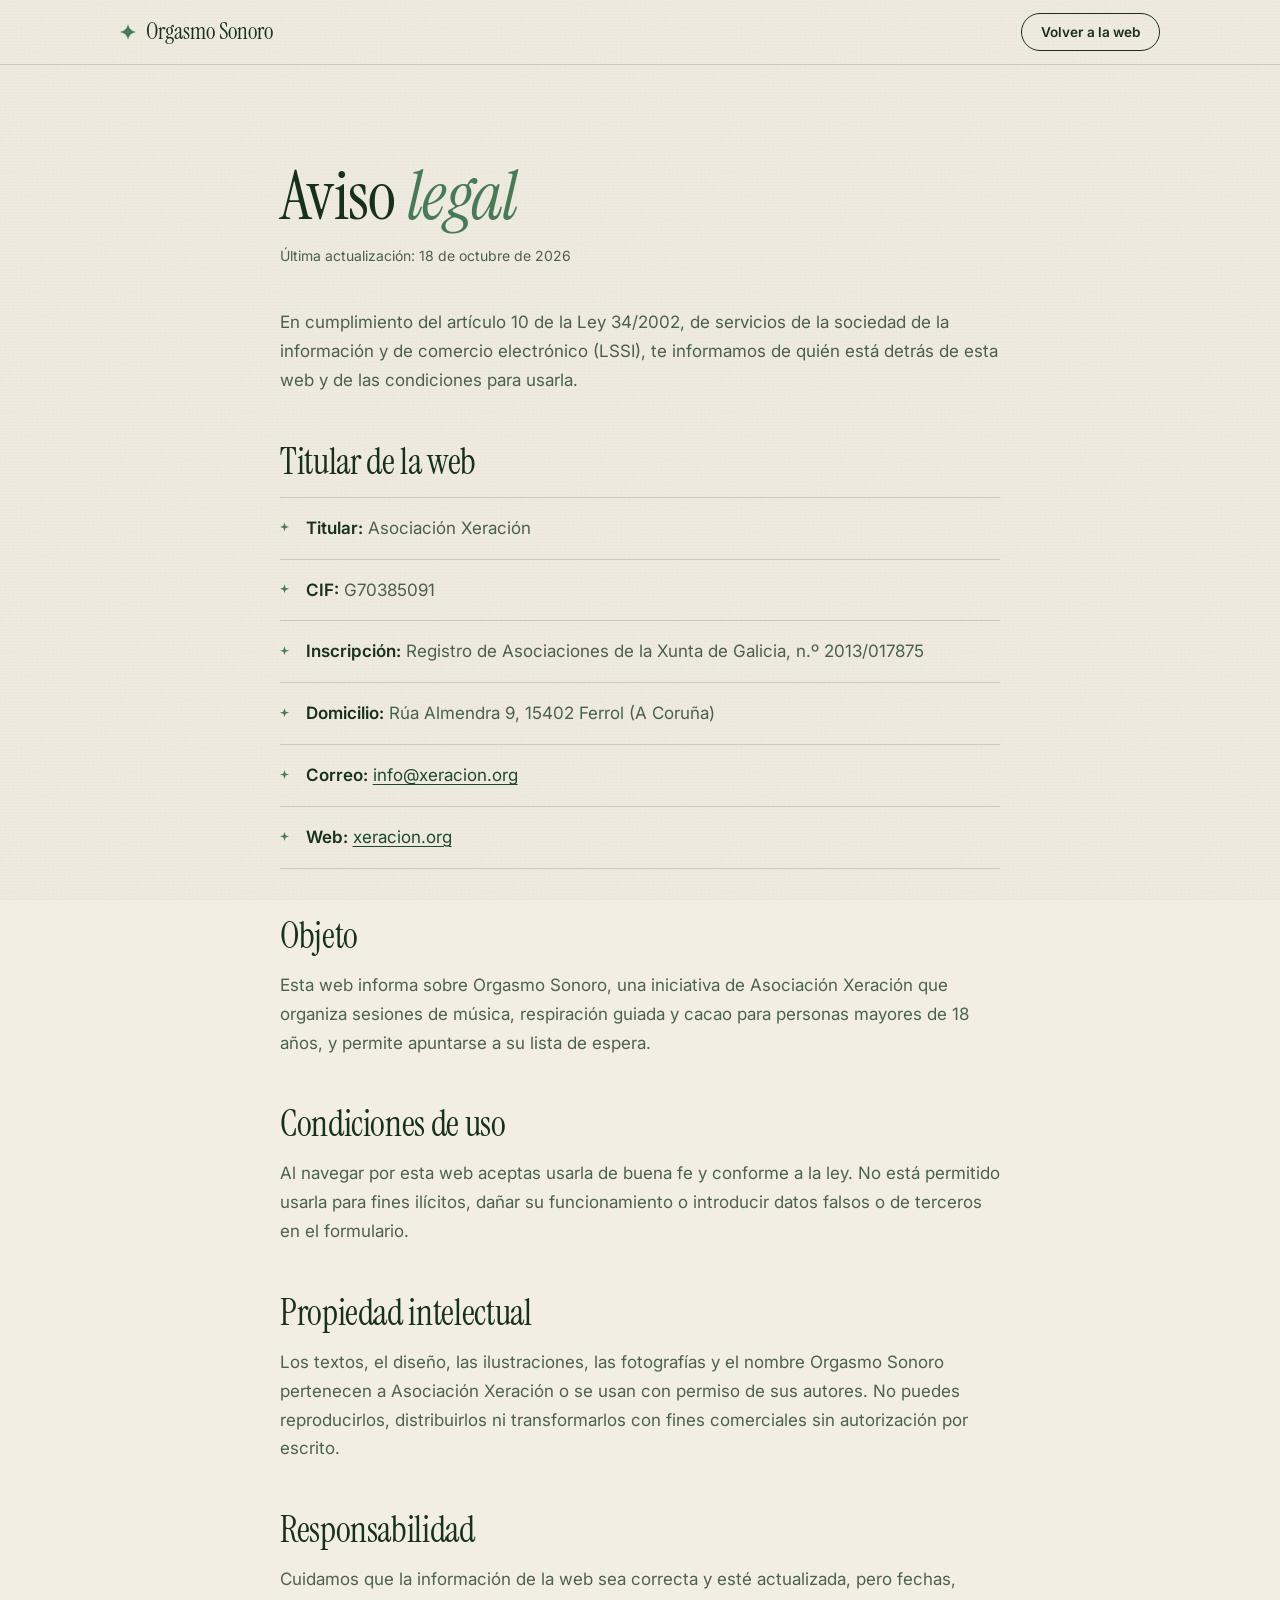
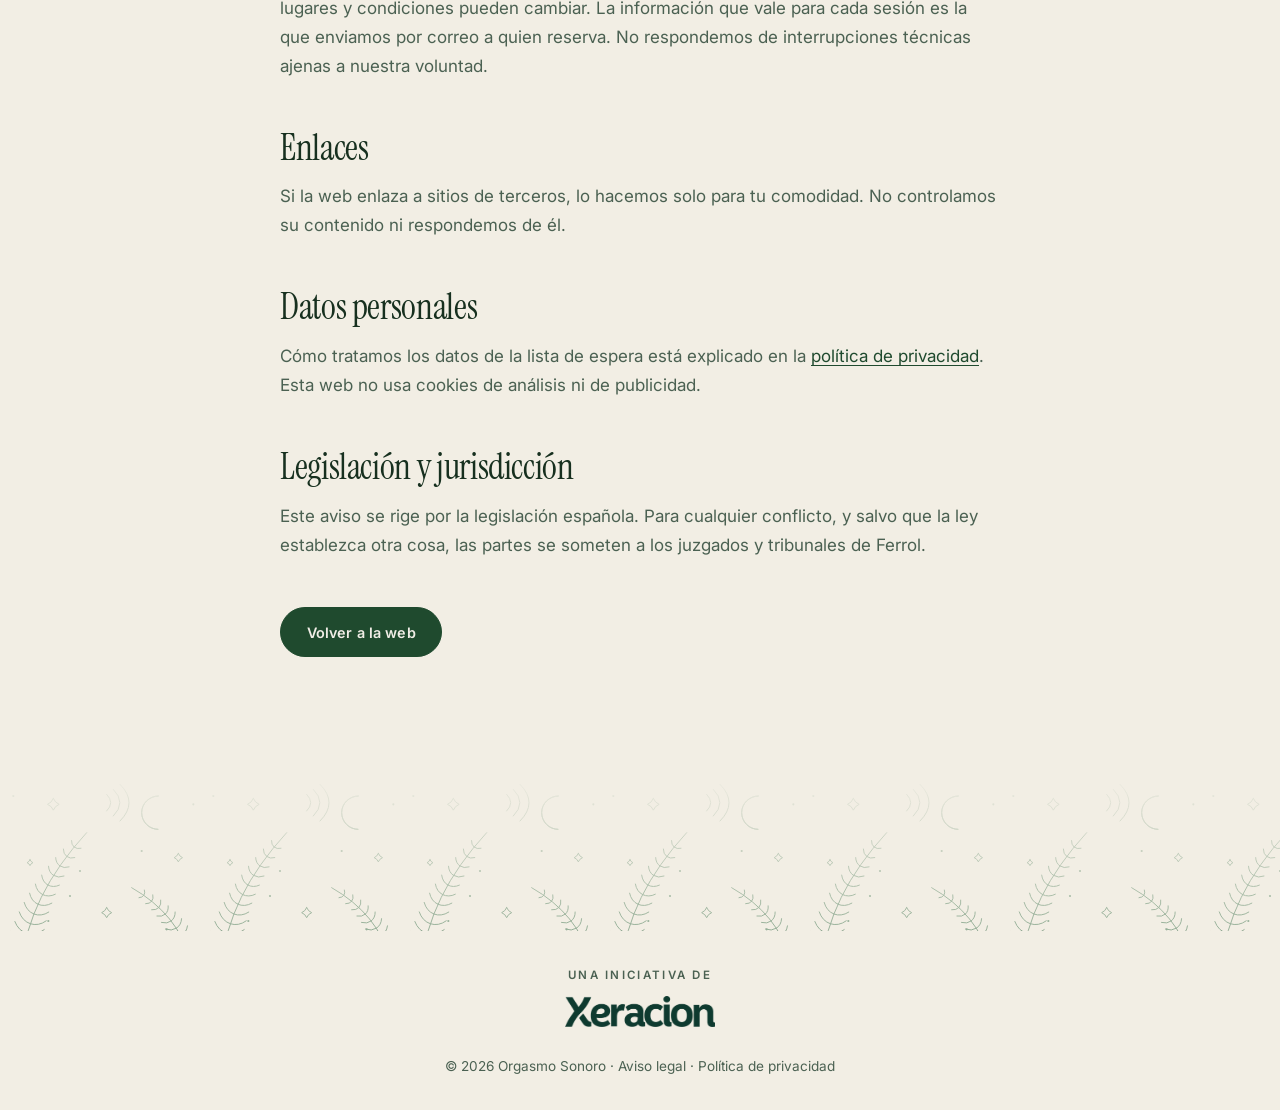
==== commit c0c57d9c: "Aviso legal: número de inscripción en el Registro de Asociaciones Co-Authored-By: Claude Opus 5.5 <n" ====
--- a/aviso-legal.html
+++ b/aviso-legal.html
@@ -48,10 +48,10 @@
         <p>En cumplimiento del artículo 10 de la Ley 34/2002, de servicios de la sociedad de la información y de comercio electrónico (LSSI), te informamos de quién está detrás de esta web y de las condiciones para usarla.</p>
 
         <h2>Titular de la web</h2>
-        <!-- Pendiente: añadir el número de inscripción en el Registro de Asociaciones -->
         <ul class="ledger">
           <li><strong>Titular:</strong> Asociación Xeración</li>
           <li><strong>CIF:</strong> G70385091</li>
+          <li><strong>Inscripción:</strong> Registro de Asociaciones de la Xunta de Galicia, n.º 2013/017875</li>
           <li><strong>Domicilio:</strong> Rúa Almendra 9, 15402 Ferrol (A Coruña)</li>
           <li><strong>Correo:</strong> <a href="mailto:info@xeracion.org">info@xeracion.org</a></li>
           <li><strong>Web:</strong> <a href="https://xeracion.org" rel="noopener">xeracion.org</a></li>
